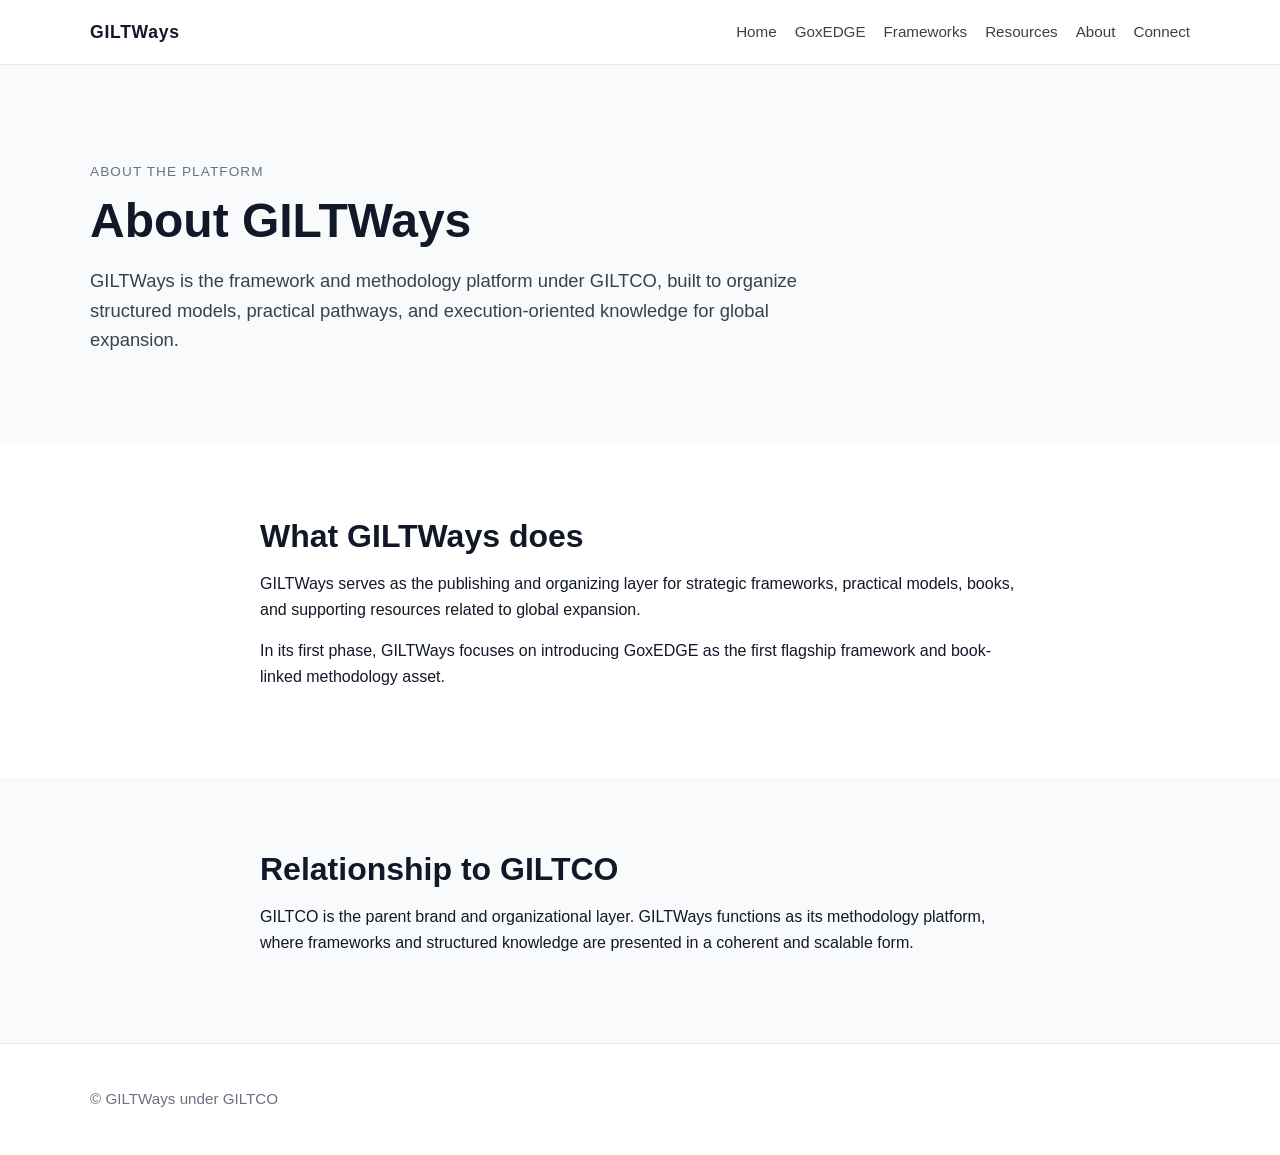
==== about/index.html @ 554ae398 "Create index.html" ====
<!DOCTYPE html>
<html lang="en">
<head>
  <meta charset="UTF-8" />
  <meta name="viewport" content="width=device-width, initial-scale=1.0" />
  <title>About | GILTWays</title>
  <link rel="stylesheet" href="../styles/main.css" />
</head>
<body>
  <header class="site-header">
    <div class="container">
      <div class="brand">GILTWays</div>
      <nav class="nav">
        <a href="/">Home</a>
        <a href="/goxedge/">GoxEDGE</a>
        <a href="#">Frameworks</a>
        <a href="#">Resources</a>
        <a href="/about/">About</a>
        <a href="#">Connect</a>
      </nav>
    </div>
  </header>

  <main>
    <section class="hero">
      <div class="container">
        <p class="eyebrow">About the Platform</p>
        <h1>About GILTWays</h1>
        <p class="lead">
          GILTWays is the framework and methodology platform under GILTCO, built to organize
          structured models, practical pathways, and execution-oriented knowledge for global expansion.
        </p>
      </div>
    </section>

    <section class="section">
      <div class="container narrow">
        <h2>What GILTWays does</h2>
        <p>
          GILTWays serves as the publishing and organizing layer for strategic frameworks,
          practical models, books, and supporting resources related to global expansion.
        </p>
        <p>
          In its first phase, GILTWays focuses on introducing GoxEDGE as the first flagship
          framework and book-linked methodology asset.
        </p>
      </div>
    </section>

    <section class="section alt">
      <div class="container narrow">
        <h2>Relationship to GILTCO</h2>
        <p>
          GILTCO is the parent brand and organizational layer. GILTWays functions as its
          methodology platform, where frameworks and structured knowledge are presented in
          a coherent and scalable form.
        </p>
      </div>
    </section>
  </main>

  <footer class="site-footer">
    <div class="container">
      <p>© GILTWays under GILTCO</p>
    </div>
  </footer>
</body>
</html>
---- styles/main.css ----
* {
  box-sizing: border-box;
}

body {
  margin: 0;
  font-family: Arial, Helvetica, sans-serif;
  color: #111827;
  background: #ffffff;
  line-height: 1.6;
}

a {
  color: inherit;
  text-decoration: none;
}

.container {
  width: min(1100px, calc(100% - 48px));
  margin: 0 auto;
}

.narrow {
  width: min(760px, 100%);
}

.site-header {
  border-bottom: 1px solid #e5e7eb;
  background: #ffffff;
}

.site-header .container {
  display: flex;
  justify-content: space-between;
  align-items: center;
  padding: 18px 0;
}

.brand {
  font-size: 1.1rem;
  font-weight: 700;
  letter-spacing: 0.04em;
}

.nav {
  display: flex;
  gap: 18px;
  flex-wrap: wrap;
  font-size: 0.95rem;
  color: #374151;
}

.hero {
  padding: 96px 0 72px;
  background: #f9fafb;
}

.eyebrow {
  margin: 0 0 12px;
  font-size: 0.85rem;
  text-transform: uppercase;
  letter-spacing: 0.08em;
  color: #6b7280;
}

h1 {
  margin: 0 0 16px;
  font-size: 3rem;
  line-height: 1.1;
}

h2 {
  margin: 0 0 16px;
  font-size: 2rem;
  line-height: 1.2;
}

.lead {
  max-width: 760px;
  font-size: 1.15rem;
  color: #374151;
}

.hero-actions {
  margin-top: 28px;
  display: flex;
  gap: 12px;
  flex-wrap: wrap;
}

.button {
  display: inline-block;
  padding: 12px 18px;
  border-radius: 10px;
  font-weight: 600;
}

.button.primary {
  background: #111827;
  color: #ffffff;
}

.button.secondary {
  border: 1px solid #d1d5db;
  color: #111827;
  background: #ffffff;
}

.section {
  padding: 72px 0;
}

.section.alt {
  background: #f9fafb;
}

.card {
  padding: 28px;
  border: 1px solid #e5e7eb;
  border-radius: 16px;
  background: #ffffff;
}

.text-link {
  display: inline-block;
  margin-top: 12px;
  font-weight: 600;
}

.site-footer {
  border-top: 1px solid #e5e7eb;
  padding: 28px 0;
  color: #6b7280;
  font-size: 0.95rem;
}
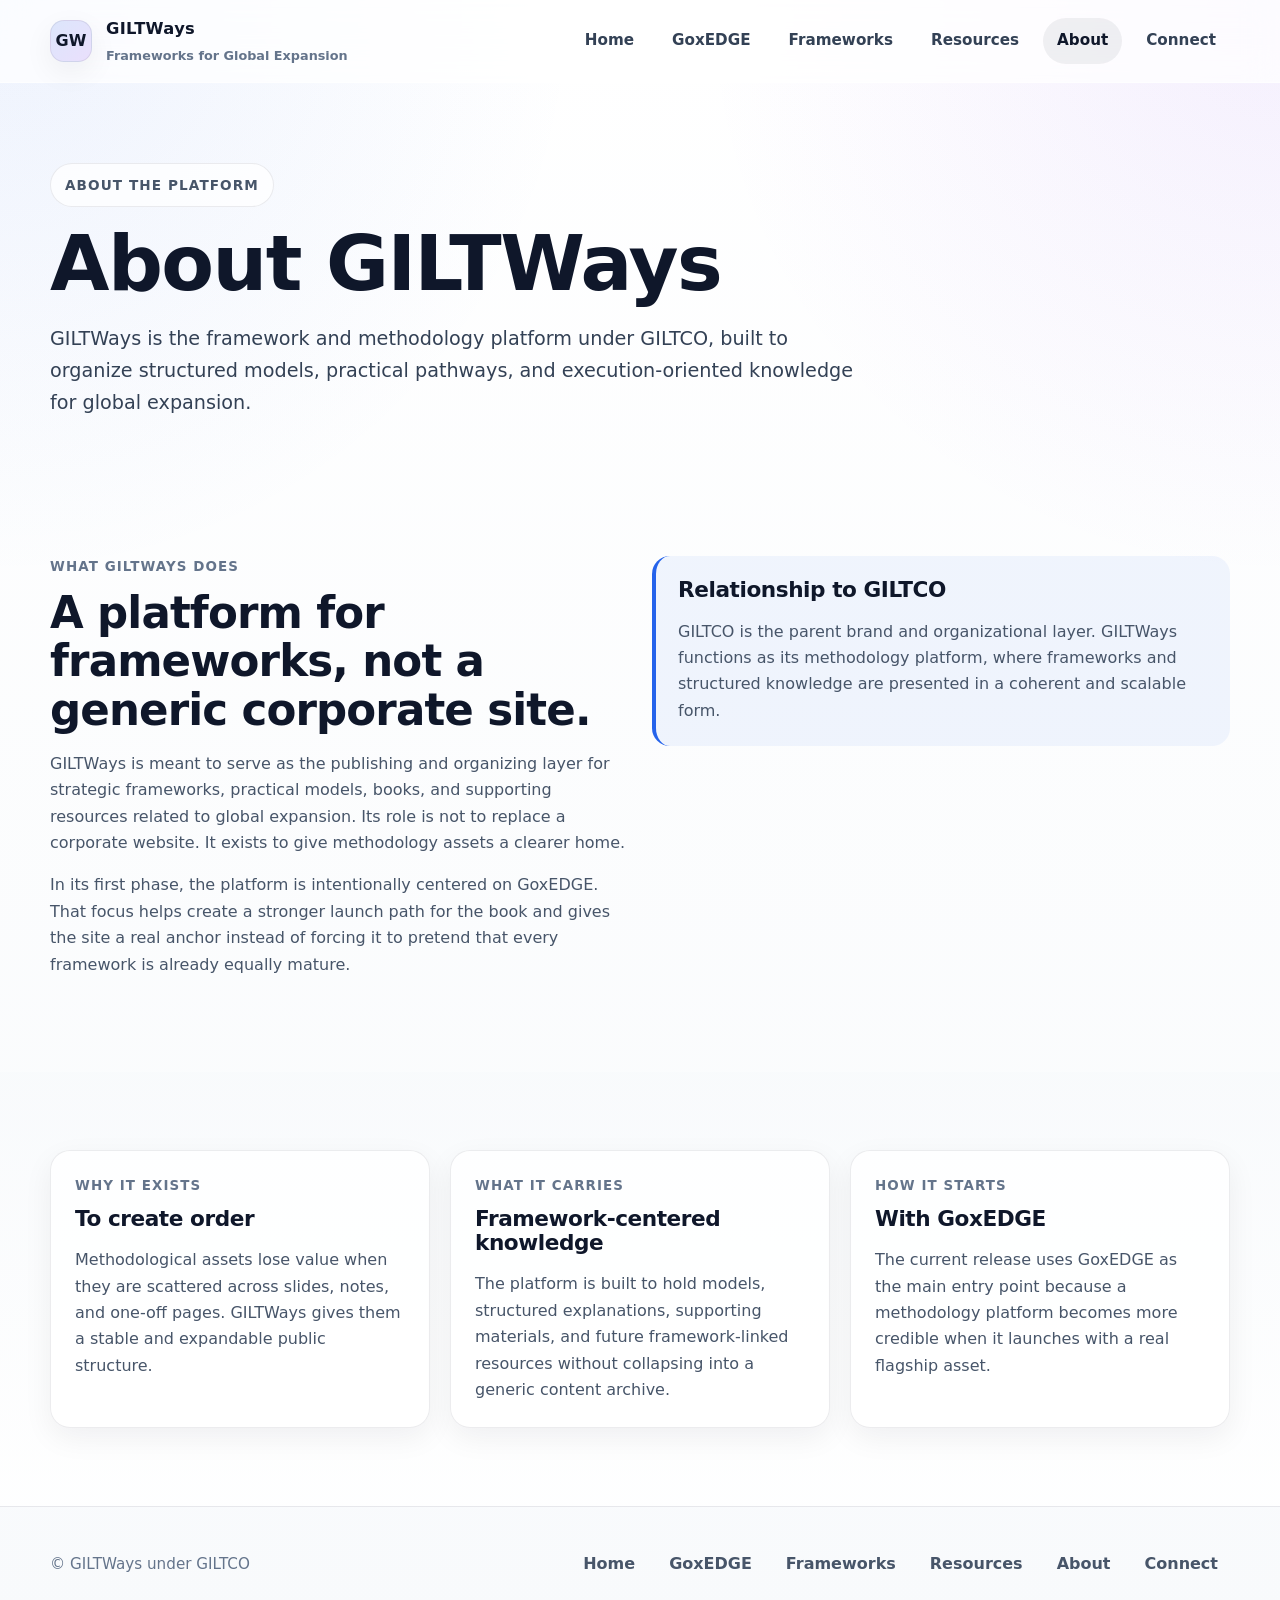
==== commit 2d9e1ba9: "sites update new design" ====
--- a/about/index.html
+++ b/about/index.html
@@ -4,65 +4,93 @@
   <meta charset="UTF-8" />
   <meta name="viewport" content="width=device-width, initial-scale=1.0" />
   <title>About | GILTWays</title>
-  <link rel="stylesheet" href="../styles/main.css" />
+  <meta name="description" content="About the GILTWays platform." />
+  <link rel="stylesheet" href="/styles/main.css" />
 </head>
 <body>
-  <header class="site-header">
+  <div class="site-shell">
+    
+<header class="site-header">
+  <div class="container inner">
+    <a class="brand-wrap" href="/">
+      <div class="brand-mark">GW</div>
+      <div>
+        <div class="brand-name">GILTWays</div>
+        <span class="brand-sub">Frameworks for Global Expansion</span>
+      </div>
+    </a>
+    <button class="nav-toggle" type="button" data-nav-toggle>Menu</button>
+    <nav class="nav" data-nav>
+      <a href="/">Home</a>
+      <a href="/goxedge/">GoxEDGE</a>
+      <a href="/frameworks/">Frameworks</a>
+      <a href="/resources/">Resources</a>
+      <a href="/about/">About</a>
+      <a href="/connect/">Connect</a>
+    </nav>
+  </div>
+</header>
+
+    
+<main>
+  <section class="page-hero">
     <div class="container">
-      <div class="brand">GILTWays</div>
-      <nav class="nav">
-        <a href="/">Home</a>
-        <a href="/goxedge/">GoxEDGE</a>
-        <a href="#">Frameworks</a>
-        <a href="#">Resources</a>
-        <a href="/about/">About</a>
-        <a href="#">Connect</a>
-      </nav>
+      <div class="eyebrow">About the Platform</div>
+      <h1>About GILTWays</h1>
+      <p class="lead">
+        GILTWays is the framework and methodology platform under GILTCO, built to organize structured
+        models, practical pathways, and execution-oriented knowledge for global expansion.
+      </p>
     </div>
-  </header>
+  </section>
+  <section class="section">
+    <div class="container">
+      <div class="split">
+        <div>
+          <div class="muted-label">What GILTWays does</div>
+          <h2>A platform for frameworks, not a generic corporate site.</h2>
+          <p>
+            GILTWays is meant to serve as the publishing and organizing layer for strategic frameworks,
+            practical models, books, and supporting resources related to global expansion. Its role is
+            not to replace a corporate website. It exists to give methodology assets a clearer home.
+          </p>
+          <p>
+            In its first phase, the platform is intentionally centered on GoxEDGE. That focus helps create
+            a stronger launch path for the book and gives the site a real anchor instead of forcing it to
+            pretend that every framework is already equally mature.
+          </p>
+        </div>
+        <div class="callout"><h3>Relationship to GILTCO</h3><p>GILTCO is the parent brand and organizational layer. GILTWays functions as its methodology platform, where frameworks and structured knowledge are presented in a coherent and scalable form.</p></div>
+      </div>
+    </div>
+  </section>
+  <section class="section alt">
+    <div class="container">
+      <div class="grid three">
+        <div class="card"><div class="muted-label">Why it exists</div><h3>To create order</h3><p>Methodological assets lose value when they are scattered across slides, notes, and one-off pages. GILTWays gives them a stable and expandable public structure.</p></div>
+        <div class="card"><div class="muted-label">What it carries</div><h3>Framework-centered knowledge</h3><p>The platform is built to hold models, structured explanations, supporting materials, and future framework-linked resources without collapsing into a generic content archive.</p></div>
+        <div class="card"><div class="muted-label">How it starts</div><h3>With GoxEDGE</h3><p>The current release uses GoxEDGE as the main entry point because a methodology platform becomes more credible when it launches with a real flagship asset.</p></div>
+      </div>
+    </div>
+  </section>
+</main>
 
-  <main>
-    <section class="hero">
-      <div class="container">
-        <p class="eyebrow">About the Platform</p>
-        <h1>About GILTWays</h1>
-        <p class="lead">
-          GILTWays is the framework and methodology platform under GILTCO, built to organize
-          structured models, practical pathways, and execution-oriented knowledge for global expansion.
-        </p>
-      </div>
-    </section>
+    
+<footer class="footer">
+  <div class="container footer-grid">
+    <div class="small">© GILTWays under GILTCO</div>
+    <nav class="footer-nav">
+      <a href="/">Home</a>
+      <a href="/goxedge/">GoxEDGE</a>
+      <a href="/frameworks/">Frameworks</a>
+      <a href="/resources/">Resources</a>
+      <a href="/about/">About</a>
+      <a href="/connect/">Connect</a>
+    </nav>
+  </div>
+</footer>
 
-    <section class="section">
-      <div class="container narrow">
-        <h2>What GILTWays does</h2>
-        <p>
-          GILTWays serves as the publishing and organizing layer for strategic frameworks,
-          practical models, books, and supporting resources related to global expansion.
-        </p>
-        <p>
-          In its first phase, GILTWays focuses on introducing GoxEDGE as the first flagship
-          framework and book-linked methodology asset.
-        </p>
-      </div>
-    </section>
-
-    <section class="section alt">
-      <div class="container narrow">
-        <h2>Relationship to GILTCO</h2>
-        <p>
-          GILTCO is the parent brand and organizational layer. GILTWays functions as its
-          methodology platform, where frameworks and structured knowledge are presented in
-          a coherent and scalable form.
-        </p>
-      </div>
-    </section>
-  </main>
-
-  <footer class="site-footer">
-    <div class="container">
-      <p>© GILTWays under GILTCO</p>
-    </div>
-  </footer>
+  </div>
+  <script src="/scripts/main.js"></script>
 </body>
-</html>
+</html>
--- a/styles/main.css
+++ b/styles/main.css
@@ -1,135 +1,157 @@
-* {
-  box-sizing: border-box;
+
+:root {
+  --bg: #0b1020;
+  --surface: rgba(255,255,255,0.72);
+  --surface-strong: rgba(255,255,255,0.9);
+  --text: #0f172a;
+  --muted: #475569;
+  --line: rgba(15, 23, 42, 0.08);
+  --brand: #0f172a;
+  --brand-2: #2563eb;
+  --brand-3: #7c3aed;
+  --shadow: 0 20px 50px rgba(15, 23, 42, 0.10);
+  --shadow-soft: 0 10px 30px rgba(15, 23, 42, 0.06);
+  --radius-xl: 28px;
+  --radius-lg: 20px;
+  --radius-md: 14px;
+  --max: 1180px;
 }
-
+* { box-sizing: border-box; }
+html { scroll-behavior: smooth; }
 body {
   margin: 0;
-  font-family: Arial, Helvetica, sans-serif;
-  color: #111827;
-  background: #ffffff;
-  line-height: 1.6;
+  font-family: Inter, ui-sans-serif, system-ui, -apple-system, BlinkMacSystemFont, "Segoe UI", sans-serif;
+  color: var(--text);
+  background:
+    radial-gradient(circle at top left, rgba(37,99,235,0.08), transparent 28%),
+    radial-gradient(circle at top right, rgba(124,58,237,0.08), transparent 28%),
+    linear-gradient(180deg, #ffffff 0%, #f8fafc 100%);
+  line-height: 1.65;
 }
-
-a {
-  color: inherit;
-  text-decoration: none;
+img { max-width: 100%; display: block; }
+a { color: inherit; text-decoration: none; }
+p { margin: 0 0 1rem; color: var(--muted); }
+h1,h2,h3,h4 { margin: 0 0 1rem; line-height: 1.12; letter-spacing: -0.02em; }
+h1 { font-size: clamp(2.6rem, 6vw, 4.8rem); }
+h2 { font-size: clamp(1.8rem, 3.4vw, 2.8rem); }
+h3 { font-size: clamp(1.15rem, 2vw, 1.35rem); }
+.container { width: min(calc(100% - 40px), var(--max)); margin: 0 auto; }
+.narrow { width: min(100%, 780px); }
+.site-shell { min-height: 100vh; }
+.site-header {
+  position: sticky; top: 0; z-index: 40; backdrop-filter: blur(16px);
+  background: rgba(255,255,255,0.72); border-bottom: 1px solid rgba(255,255,255,0.55);
 }
-
-.container {
-  width: min(1100px, calc(100% - 48px));
-  margin: 0 auto;
+.site-header .inner {
+  display: flex; align-items: center; justify-content: space-between; gap: 20px; padding: 16px 0;
 }
-
-.narrow {
-  width: min(760px, 100%);
+.brand-wrap { display: flex; align-items: center; gap: 14px; }
+.brand-mark {
+  width: 42px; height: 42px; border-radius: 14px;
+  background: linear-gradient(135deg, rgba(37,99,235,0.16), rgba(124,58,237,0.16)), #ffffff;
+  border: 1px solid rgba(15,23,42,0.08); box-shadow: var(--shadow-soft);
+  display: grid; place-items: center; font-weight: 800; color: var(--brand);
 }
-
-.site-header {
-  border-bottom: 1px solid #e5e7eb;
-  background: #ffffff;
+.brand-name { font-size: 1.02rem; font-weight: 800; letter-spacing: 0.02em; }
+.brand-sub { display: block; font-size: 0.8rem; color: #64748b; margin-top: 2px; font-weight: 600; }
+.nav-toggle {
+  display: none; border: 1px solid var(--line); background: rgba(255,255,255,0.75);
+  border-radius: 12px; padding: 10px 12px; font: inherit; font-weight: 700; color: var(--brand);
 }
-
-.site-header .container {
-  display: flex;
-  justify-content: space-between;
-  align-items: center;
-  padding: 18px 0;
+.nav { display: flex; align-items: center; gap: 10px; }
+.nav a { padding: 10px 14px; border-radius: 999px; font-size: 0.95rem; font-weight: 700; color: #334155; }
+.nav a:hover, .nav a.is-active { background: rgba(15,23,42,0.06); color: var(--brand); }
+.hero { position: relative; overflow: clip; padding: 92px 0 64px; }
+.hero::before {
+  content: ""; position: absolute; inset: 0;
+  background:
+    radial-gradient(circle at 14% 18%, rgba(37,99,235,0.12), transparent 22%),
+    radial-gradient(circle at 86% 12%, rgba(124,58,237,0.12), transparent 22%),
+    linear-gradient(180deg, rgba(238,244,255,0.78) 0%, rgba(247,242,255,0.5) 40%, transparent 100%);
+  pointer-events: none;
 }
-
-.brand {
-  font-size: 1.1rem;
-  font-weight: 700;
-  letter-spacing: 0.04em;
+.hero-grid { position: relative; display: grid; gap: 26px; grid-template-columns: 1.2fr 0.85fr; align-items: center; }
+.eyebrow {
+  display: inline-flex; align-items: center; gap: 10px; margin-bottom: 14px; padding: 10px 14px;
+  border-radius: 999px; background: rgba(255,255,255,0.72); border: 1px solid var(--line);
+  color: #475569; font-size: 0.85rem; text-transform: uppercase; letter-spacing: 0.08em; font-weight: 800;
 }
-
-.nav {
-  display: flex;
-  gap: 18px;
-  flex-wrap: wrap;
-  font-size: 0.95rem;
-  color: #374151;
+.lead { max-width: 780px; font-size: clamp(1.05rem, 2vw, 1.2rem); color: #334155; }
+.hero-actions { display: flex; flex-wrap: wrap; gap: 12px; margin-top: 28px; }
+.button {
+  display: inline-flex; align-items: center; justify-content: center; gap: 10px; min-height: 50px;
+  padding: 0 18px; border-radius: 999px; font-weight: 800;
+  transition: transform 0.18s ease, box-shadow 0.18s ease, border-color 0.18s ease;
 }
-
-.hero {
-  padding: 96px 0 72px;
-  background: #f9fafb;
+.button:hover { transform: translateY(-1px); }
+.button.primary { background: linear-gradient(135deg, #0f172a 0%, #1d4ed8 100%); color: white; box-shadow: 0 12px 30px rgba(29,78,216,0.28); }
+.button.secondary { border: 1px solid rgba(15,23,42,0.10); background: rgba(255,255,255,0.74); color: var(--brand); }
+.hero-panel { background: rgba(255,255,255,0.74); border: 1px solid rgba(255,255,255,0.75); border-radius: var(--radius-xl); box-shadow: var(--shadow); padding: 26px; }
+.kicker { color: #64748b; font-size: 0.82rem; text-transform: uppercase; letter-spacing: 0.08em; font-weight: 800; }
+.hero-list { display: grid; gap: 14px; margin-top: 18px; }
+.hero-list .item { display: grid; grid-template-columns: 44px 1fr; gap: 14px; align-items: start; }
+.icon-badge {
+  width: 44px; height: 44px; border-radius: 14px; display: grid; place-items: center; font-weight: 800; color: #0f172a;
+  background: linear-gradient(135deg, rgba(37,99,235,0.14), rgba(124,58,237,0.14)); border: 1px solid rgba(15,23,42,0.06);
 }
-
-.eyebrow {
-  margin: 0 0 12px;
-  font-size: 0.85rem;
-  text-transform: uppercase;
-  letter-spacing: 0.08em;
-  color: #6b7280;
+.section { padding: 78px 0; }
+.section.alt { background: linear-gradient(180deg, rgba(248,250,252,0.78), rgba(255,255,255,0.9)); }
+.section-head { display: flex; flex-wrap: wrap; justify-content: space-between; gap: 16px 24px; align-items: end; margin-bottom: 28px; }
+.section-head p { max-width: 720px; }
+.grid { display: grid; gap: 20px; }
+.grid.two { grid-template-columns: repeat(2, minmax(0, 1fr)); }
+.grid.three { grid-template-columns: repeat(3, minmax(0, 1fr)); }
+.grid.four { grid-template-columns: repeat(4, minmax(0, 1fr)); }
+.card { background: rgba(255,255,255,0.8); border: 1px solid rgba(15,23,42,0.08); border-radius: var(--radius-lg); box-shadow: var(--shadow-soft); padding: 24px; }
+.card p:last-child { margin-bottom: 0; }
+.feature-card { position: relative; overflow: hidden; }
+.feature-card::after {
+  content: ""; position: absolute; inset: auto -40px -40px auto; width: 140px; height: 140px;
+  background: radial-gradient(circle, rgba(37,99,235,0.14), transparent 70%); pointer-events: none;
 }
-
-h1 {
-  margin: 0 0 16px;
-  font-size: 3rem;
-  line-height: 1.1;
+.muted-label { color: #64748b; font-size: 0.84rem; text-transform: uppercase; letter-spacing: 0.08em; font-weight: 800; margin-bottom: 10px; }
+.text-link { display: inline-flex; align-items: center; gap: 8px; font-weight: 800; color: var(--brand-2); }
+.stage-grid { display: grid; gap: 16px; grid-template-columns: repeat(3, minmax(0, 1fr)); }
+.stage { padding: 20px; border-radius: 20px; background: rgba(255,255,255,0.82); border: 1px solid rgba(15,23,42,0.08); box-shadow: var(--shadow-soft); }
+.stage-num {
+  display: inline-flex; width: 34px; height: 34px; border-radius: 10px; align-items: center; justify-content: center;
+  margin-bottom: 14px; background: linear-gradient(135deg, rgba(37,99,235,0.16), rgba(124,58,237,0.16)); font-weight: 800; color: var(--brand);
 }
-
-h2 {
-  margin: 0 0 16px;
-  font-size: 2rem;
-  line-height: 1.2;
+.check-list, .bullet-list { display: grid; gap: 10px; padding: 0; margin: 0; list-style: none; }
+.check-list li, .bullet-list li { display: grid; grid-template-columns: 24px 1fr; gap: 12px; align-items: start; color: var(--muted); }
+.check-list li::before, .bullet-list li::before {
+  content: "•"; width: 24px; height: 24px; display: grid; place-items: center; border-radius: 999px;
+  font-weight: 900; color: var(--brand-2); background: rgba(37,99,235,0.10);
 }
-
-.lead {
-  max-width: 760px;
-  font-size: 1.15rem;
-  color: #374151;
+.band { padding: 24px; border-radius: var(--radius-xl); background: linear-gradient(135deg, rgba(15,23,42,0.96), rgba(37,99,235,0.94)); color: white; box-shadow: var(--shadow); }
+.band p, .band h2, .band h3 { color: white; }
+.band .button.secondary { background: rgba(255,255,255,0.14); border-color: rgba(255,255,255,0.2); color: white; }
+.page-hero { padding: 80px 0 44px; }
+.page-hero .lead { max-width: 820px; }
+.page-panels { margin-top: 26px; display: grid; gap: 18px; grid-template-columns: repeat(3, minmax(0, 1fr)); }
+.mini-panel { padding: 18px; border-radius: 18px; background: rgba(255,255,255,0.75); border: 1px solid rgba(15,23,42,0.08); box-shadow: var(--shadow-soft); }
+.split { display: grid; gap: 24px; grid-template-columns: 1fr 1fr; align-items: start; }
+.callout { padding: 22px; border-left: 4px solid var(--brand-2); background: rgba(37,99,235,0.06); border-radius: 18px; }
+.callout p:last-child { margin-bottom: 0; }
+.footer { padding: 36px 0 46px; border-top: 1px solid rgba(15,23,42,0.08); }
+.footer-grid { display: flex; justify-content: space-between; gap: 18px; flex-wrap: wrap; align-items: center; }
+.footer-nav { display: flex; flex-wrap: wrap; gap: 10px; }
+.footer-nav a { padding: 8px 12px; border-radius: 999px; color: #475569; font-weight: 700; }
+.footer-nav a:hover { background: rgba(15,23,42,0.05); }
+.small { font-size: 0.95rem; color: #64748b; }
+@media (max-width: 980px) {
+  .hero-grid, .split, .page-panels, .grid.two, .grid.three, .grid.four, .stage-grid { grid-template-columns: 1fr; }
 }
-
-.hero-actions {
-  margin-top: 28px;
-  display: flex;
-  gap: 12px;
-  flex-wrap: wrap;
+@media (max-width: 820px) {
+  .nav-toggle { display: inline-flex; }
+  .nav {
+    display: none; position: absolute; top: calc(100% + 10px); right: 20px; left: 20px; flex-direction: column;
+    padding: 14px; border-radius: 20px; background: rgba(255,255,255,0.95); border: 1px solid rgba(15,23,42,0.08); box-shadow: var(--shadow);
+  }
+  .nav.is-open { display: flex; }
+  .nav a { width: 100%; }
 }
-
-.button {
-  display: inline-block;
-  padding: 12px 18px;
-  border-radius: 10px;
-  font-weight: 600;
+@media (prefers-reduced-motion: reduce) {
+  html { scroll-behavior: auto; }
+  .button { transition: none; }
 }
-
-.button.primary {
-  background: #111827;
-  color: #ffffff;
-}
-
-.button.secondary {
-  border: 1px solid #d1d5db;
-  color: #111827;
-  background: #ffffff;
-}
-
-.section {
-  padding: 72px 0;
-}
-
-.section.alt {
-  background: #f9fafb;
-}
-
-.card {
-  padding: 28px;
-  border: 1px solid #e5e7eb;
-  border-radius: 16px;
-  background: #ffffff;
-}
-
-.text-link {
-  display: inline-block;
-  margin-top: 12px;
-  font-weight: 600;
-}
-
-.site-footer {
-  border-top: 1px solid #e5e7eb;
-  padding: 28px 0;
-  color: #6b7280;
-  font-size: 0.95rem;
-}
